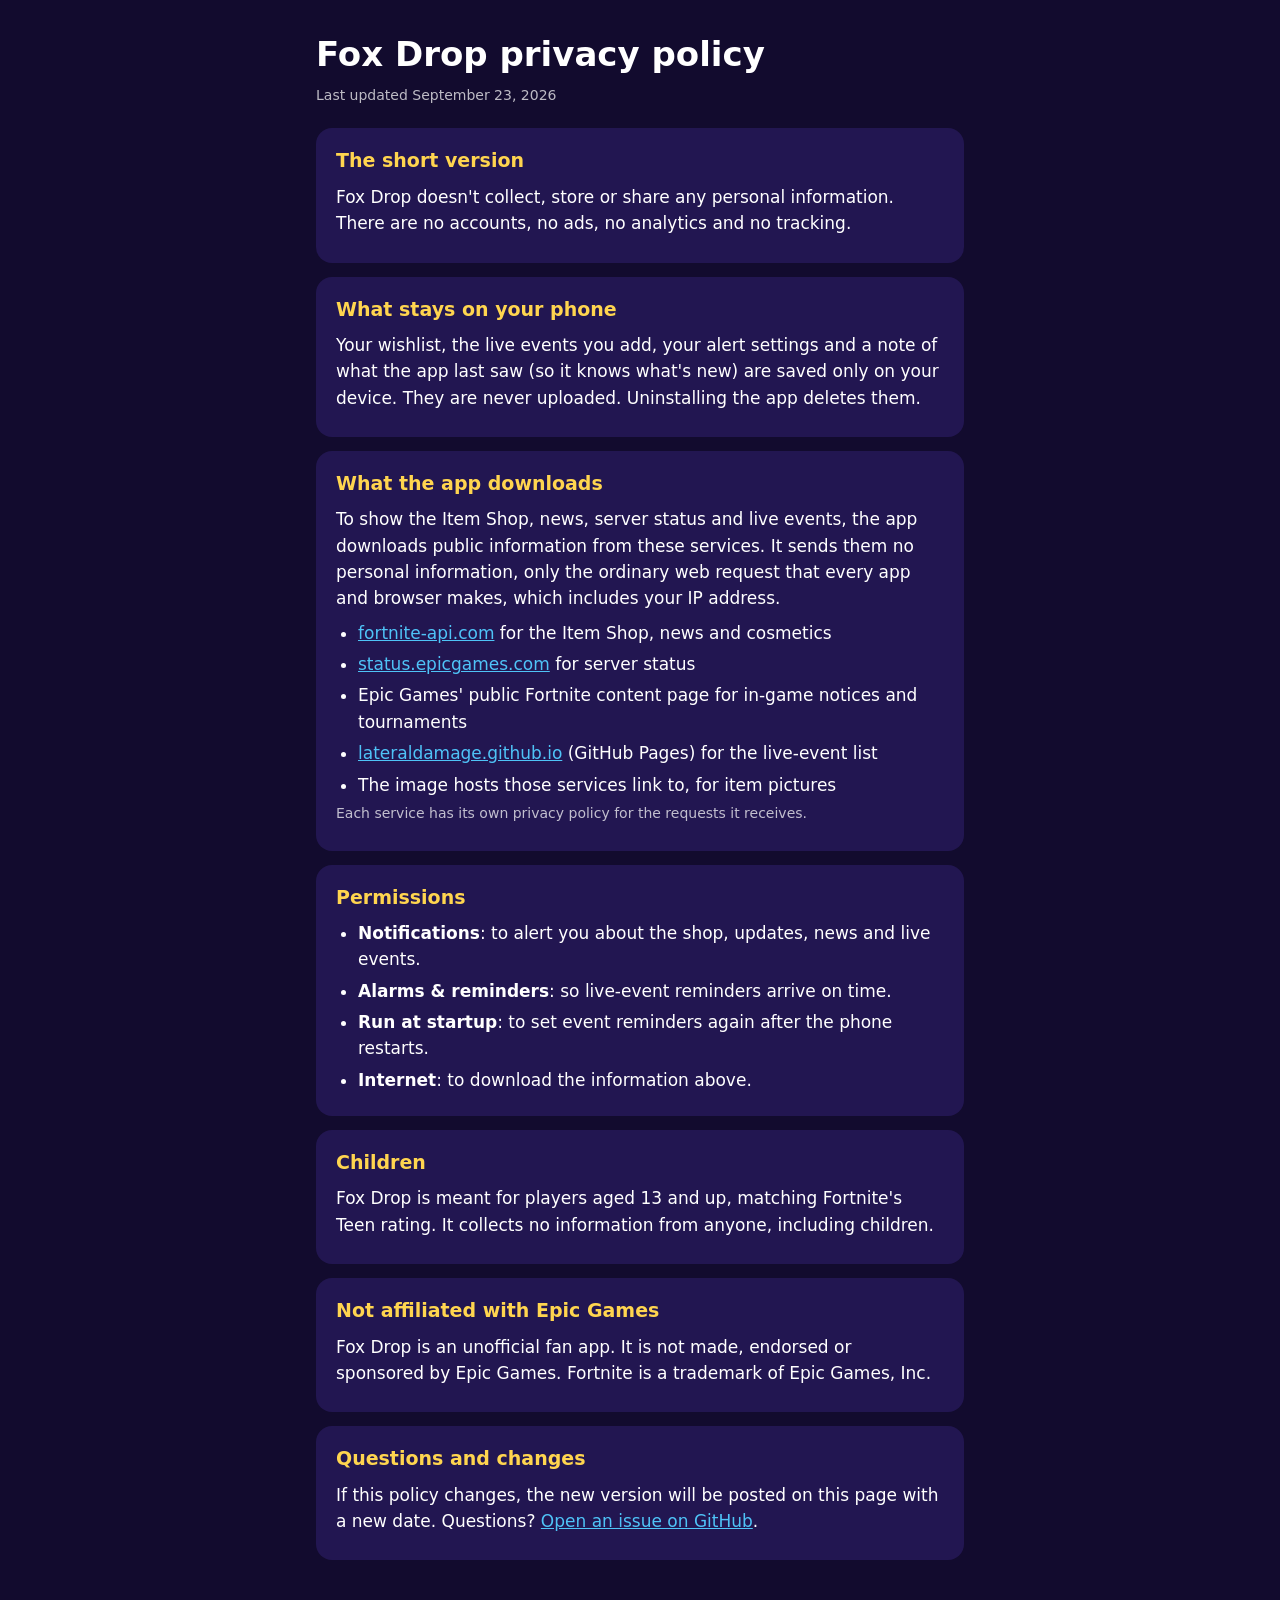
==== docs/privacy.html @ 654f9ce4 "Google Play prep: play build type, privacy policy, store listing - `gradlew bundlePlay` builds an AA" ====
<!doctype html>
<html lang="en">
<head>
<meta charset="utf-8">
<meta name="viewport" content="width=device-width, initial-scale=1">
<title>Fox Drop Privacy</title>
<meta name="description" content="Privacy policy for the Fox Drop Android app.">
<meta name="theme-color" content="#120B2E">
<link rel="icon" href="icon.svg" type="image/svg+xml">
<style>
  :root { --night:#120B2E; --panel:#221651; --fox:#F26B1D; --sky:#4FC3F7; --text:#fff; --dim:rgba(255,255,255,.72); }
  * { box-sizing: border-box; }
  body { margin:0; background:var(--night); color:var(--text);
         font: 17px/1.55 system-ui, -apple-system, "Segoe UI", Roboto, sans-serif; }
  main { max-width: 680px; margin: 0 auto; padding: 28px 16px 48px; }
  h1 { font-size: 34px; font-weight: 900; margin: 0 0 4px; }
  .date { color: var(--dim); font-size: 14px; margin: 0 0 22px; }
  .card { background:var(--panel); border-radius:16px; padding:18px 20px; margin-bottom:14px; }
  h2 { font-size: 19px; margin: 0 0 8px; color: #FFD54F; }
  p { margin: 0 0 8px; }
  ul { margin: 0; padding-left: 22px; }
  li { margin: 5px 0; }
  a { color: var(--sky); }
  .fine { color: var(--dim); font-size: 14px; }
</style>
</head>
<body>
<main>
  <h1>Fox Drop privacy policy</h1>
  <p class="date">Last updated September 23, 2026</p>

  <div class="card">
    <h2>The short version</h2>
    <p>Fox Drop doesn't collect, store or share any personal information. There are no accounts, no ads, no analytics and no tracking.</p>
  </div>

  <div class="card">
    <h2>What stays on your phone</h2>
    <p>Your wishlist, the live events you add, your alert settings and a note of what the app last saw (so it knows what's new) are saved only on your device. They are never uploaded. Uninstalling the app deletes them.</p>
  </div>

  <div class="card">
    <h2>What the app downloads</h2>
    <p>To show the Item Shop, news, server status and live events, the app downloads public information from these services. It sends them no personal information, only the ordinary web request that every app and browser makes, which includes your IP address.</p>
    <ul>
      <li><a href="https://fortnite-api.com">fortnite-api.com</a> for the Item Shop, news and cosmetics</li>
      <li><a href="https://status.epicgames.com">status.epicgames.com</a> for server status</li>
      <li>Epic Games' public Fortnite content page for in-game notices and tournaments</li>
      <li><a href="https://lateraldamage.github.io/fox-drop/">lateraldamage.github.io</a> (GitHub Pages) for the live-event list</li>
      <li>The image hosts those services link to, for item pictures</li>
    </ul>
    <p class="fine">Each service has its own privacy policy for the requests it receives.</p>
  </div>

  <div class="card">
    <h2>Permissions</h2>
    <ul>
      <li><b>Notifications</b>: to alert you about the shop, updates, news and live events.</li>
      <li><b>Alarms &amp; reminders</b>: so live-event reminders arrive on time.</li>
      <li><b>Run at startup</b>: to set event reminders again after the phone restarts.</li>
      <li><b>Internet</b>: to download the information above.</li>
    </ul>
  </div>

  <div class="card">
    <h2>Children</h2>
    <p>Fox Drop is meant for players aged 13 and up, matching Fortnite's Teen rating. It collects no information from anyone, including children.</p>
  </div>

  <div class="card">
    <h2>Not affiliated with Epic Games</h2>
    <p>Fox Drop is an unofficial fan app. It is not made, endorsed or sponsored by Epic Games. Fortnite is a trademark of Epic Games, Inc.</p>
  </div>

  <div class="card">
    <h2>Questions and changes</h2>
    <p>If this policy changes, the new version will be posted on this page with a new date. Questions? <a href="https://github.com/LateralDamage/fox-drop/issues">Open an issue on GitHub</a>.</p>
  </div>
</main>
</body>
</html>
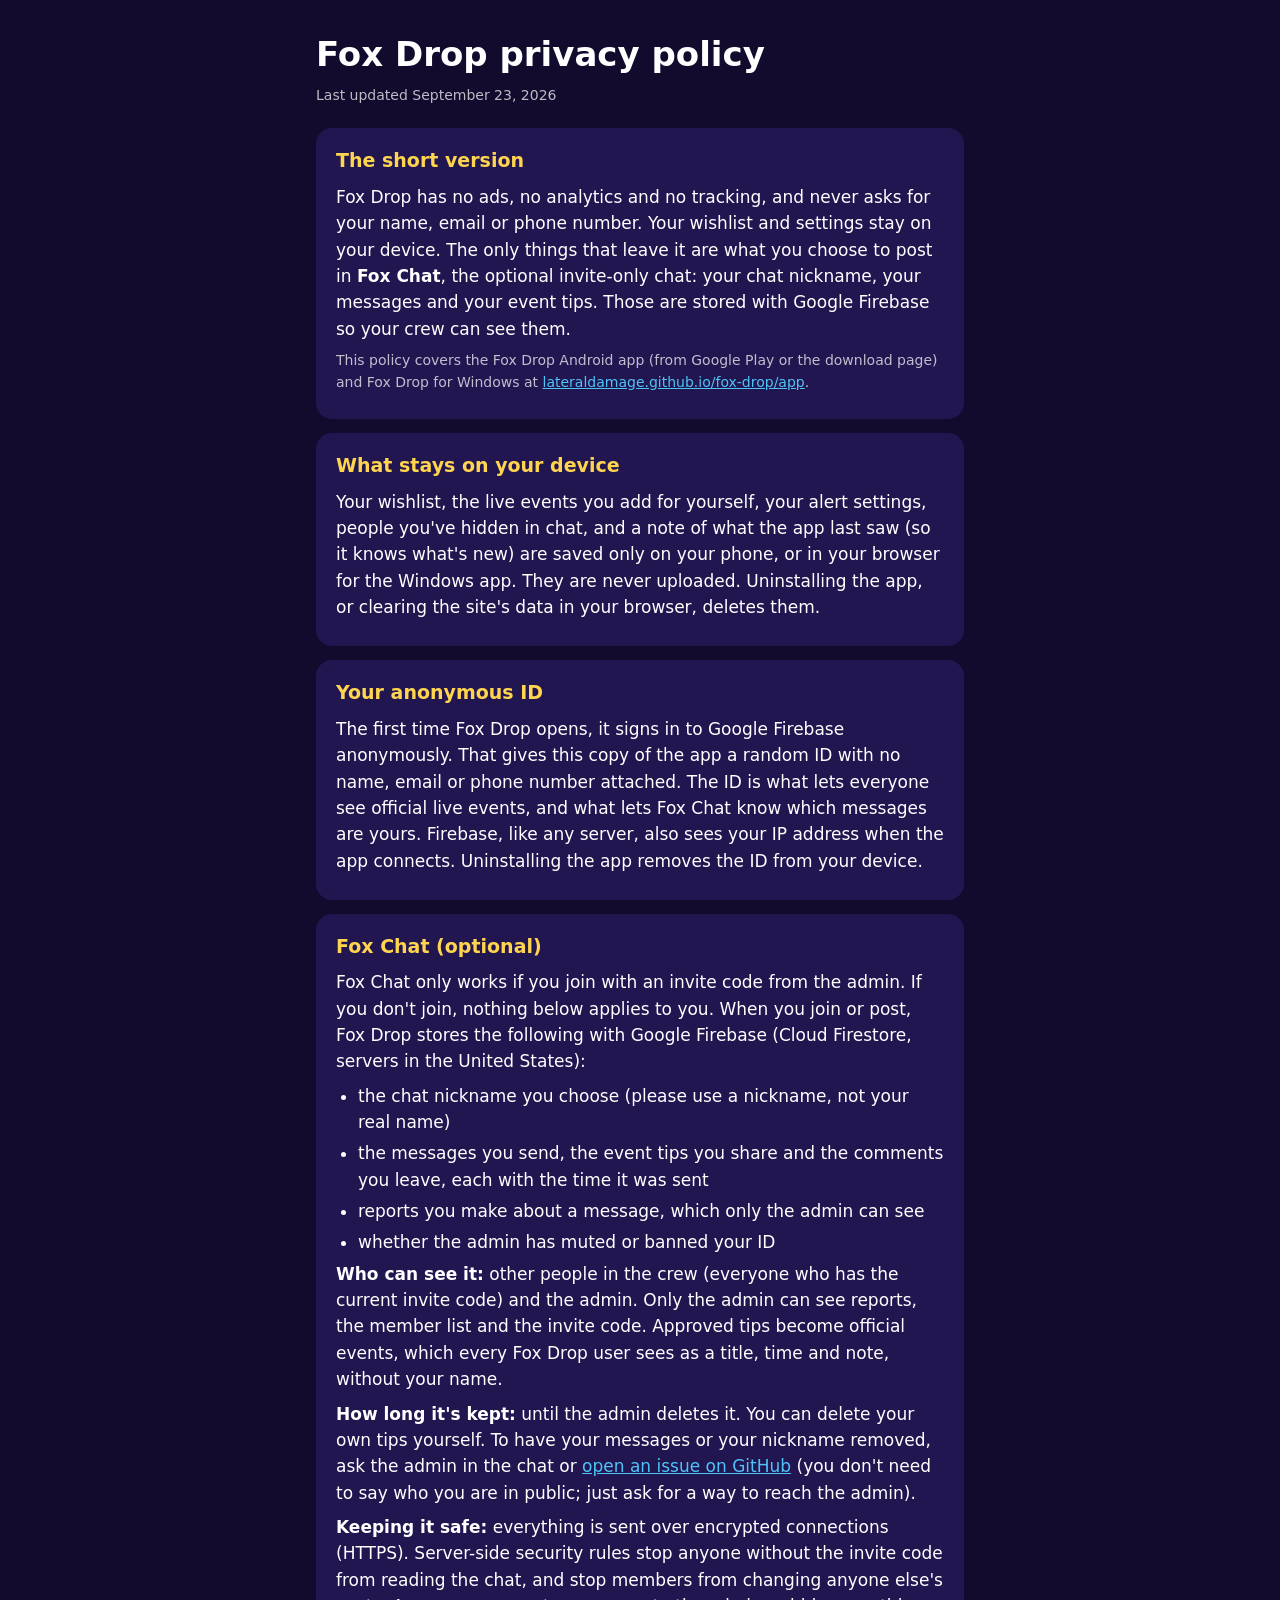
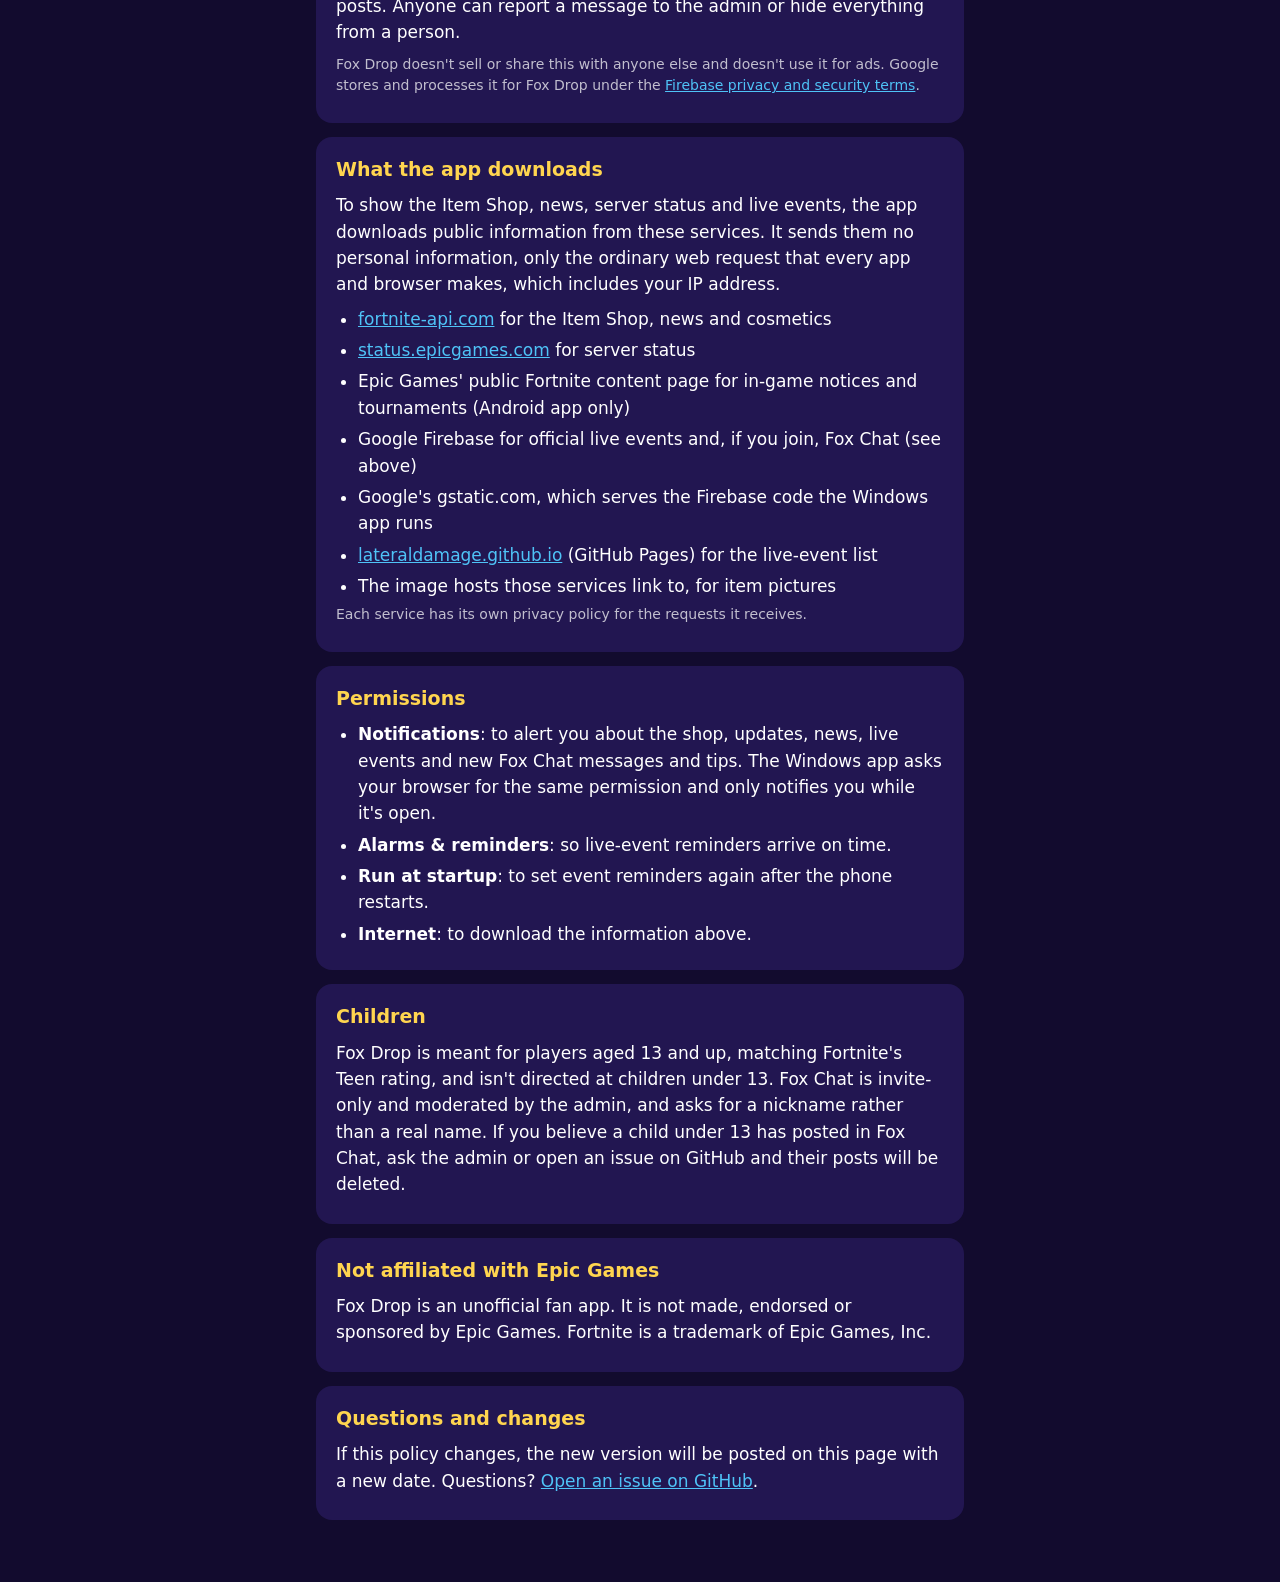
==== commit 1db5364e: "Privacy policy and Play notes: cover Fox Chat, the anonymous ID and the Windows app The policy said " ====
--- a/docs/privacy.html
+++ b/docs/privacy.html
@@ -4,7 +4,7 @@
 <meta charset="utf-8">
 <meta name="viewport" content="width=device-width, initial-scale=1">
 <title>Fox Drop Privacy</title>
-<meta name="description" content="Privacy policy for the Fox Drop Android app.">
+<meta name="description" content="Privacy policy for Fox Drop on Android and Windows, including Fox Chat.">
 <meta name="theme-color" content="#120B2E">
 <link rel="icon" href="icon.svg" type="image/svg+xml">
 <style>
@@ -31,12 +31,50 @@
 
   <div class="card">
     <h2>The short version</h2>
-    <p>Fox Drop doesn't collect, store or share any personal information. There are no accounts, no ads, no analytics and no tracking.</p>
+    <p>Fox Drop has no ads, no analytics and no tracking, and never asks for your name, email or phone number.
+      Your wishlist and settings stay on your device. The only things that leave it are what you choose to post in
+      <b>Fox Chat</b>, the optional invite-only chat: your chat nickname, your messages and your event tips.
+      Those are stored with Google Firebase so your crew can see them.</p>
+    <p class="fine">This policy covers the Fox Drop Android app (from Google Play or the download page) and
+      Fox Drop for Windows at <a href="https://lateraldamage.github.io/fox-drop/app/">lateraldamage.github.io/fox-drop/app</a>.</p>
   </div>
 
   <div class="card">
-    <h2>What stays on your phone</h2>
-    <p>Your wishlist, the live events you add, your alert settings and a note of what the app last saw (so it knows what's new) are saved only on your device. They are never uploaded. Uninstalling the app deletes them.</p>
+    <h2>What stays on your device</h2>
+    <p>Your wishlist, the live events you add for yourself, your alert settings, people you've hidden in chat, and a note
+      of what the app last saw (so it knows what's new) are saved only on your phone, or in your browser for the Windows app.
+      They are never uploaded. Uninstalling the app, or clearing the site's data in your browser, deletes them.</p>
+  </div>
+
+  <div class="card">
+    <h2>Your anonymous ID</h2>
+    <p>The first time Fox Drop opens, it signs in to Google Firebase anonymously. That gives this copy of the app a random
+      ID with no name, email or phone number attached. The ID is what lets everyone see official live events,
+      and what lets Fox Chat know which messages are yours. Firebase, like any server, also sees your IP address when
+      the app connects. Uninstalling the app removes the ID from your device.</p>
+  </div>
+
+  <div class="card">
+    <h2>Fox Chat (optional)</h2>
+    <p>Fox Chat only works if you join with an invite code from the admin. If you don't join, nothing below applies to you.
+      When you join or post, Fox Drop stores the following with Google Firebase (Cloud Firestore, servers in the United States):</p>
+    <ul>
+      <li>the chat nickname you choose (please use a nickname, not your real name)</li>
+      <li>the messages you send, the event tips you share and the comments you leave, each with the time it was sent</li>
+      <li>reports you make about a message, which only the admin can see</li>
+      <li>whether the admin has muted or banned your ID</li>
+    </ul>
+    <p><b>Who can see it:</b> other people in the crew (everyone who has the current invite code) and the admin.
+      Only the admin can see reports, the member list and the invite code. Approved tips become official events,
+      which every Fox Drop user sees as a title, time and note, without your name.</p>
+    <p><b>How long it's kept:</b> until the admin deletes it. You can delete your own tips yourself. To have your messages
+      or your nickname removed, ask the admin in the chat or <a href="https://github.com/LateralDamage/fox-drop/issues">open an issue on GitHub</a>
+      (you don't need to say who you are in public; just ask for a way to reach the admin).</p>
+    <p><b>Keeping it safe:</b> everything is sent over encrypted connections (HTTPS). Server-side security rules stop anyone
+      without the invite code from reading the chat, and stop members from changing anyone else's posts.
+      Anyone can report a message to the admin or hide everything from a person.</p>
+    <p class="fine">Fox Drop doesn't sell or share this with anyone else and doesn't use it for ads. Google stores and processes it
+      for Fox Drop under the <a href="https://firebase.google.com/support/privacy">Firebase privacy and security terms</a>.</p>
   </div>
 
   <div class="card">
@@ -45,7 +83,9 @@
     <ul>
       <li><a href="https://fortnite-api.com">fortnite-api.com</a> for the Item Shop, news and cosmetics</li>
       <li><a href="https://status.epicgames.com">status.epicgames.com</a> for server status</li>
-      <li>Epic Games' public Fortnite content page for in-game notices and tournaments</li>
+      <li>Epic Games' public Fortnite content page for in-game notices and tournaments (Android app only)</li>
+      <li>Google Firebase for official live events and, if you join, Fox Chat (see above)</li>
+      <li>Google's gstatic.com, which serves the Firebase code the Windows app runs</li>
       <li><a href="https://lateraldamage.github.io/fox-drop/">lateraldamage.github.io</a> (GitHub Pages) for the live-event list</li>
       <li>The image hosts those services link to, for item pictures</li>
     </ul>
@@ -55,7 +95,8 @@
   <div class="card">
     <h2>Permissions</h2>
     <ul>
-      <li><b>Notifications</b>: to alert you about the shop, updates, news and live events.</li>
+      <li><b>Notifications</b>: to alert you about the shop, updates, news, live events and new Fox Chat messages and tips.
+        The Windows app asks your browser for the same permission and only notifies you while it's open.</li>
       <li><b>Alarms &amp; reminders</b>: so live-event reminders arrive on time.</li>
       <li><b>Run at startup</b>: to set event reminders again after the phone restarts.</li>
       <li><b>Internet</b>: to download the information above.</li>
@@ -64,7 +105,9 @@
 
   <div class="card">
     <h2>Children</h2>
-    <p>Fox Drop is meant for players aged 13 and up, matching Fortnite's Teen rating. It collects no information from anyone, including children.</p>
+    <p>Fox Drop is meant for players aged 13 and up, matching Fortnite's Teen rating, and isn't directed at children under 13.
+      Fox Chat is invite-only and moderated by the admin, and asks for a nickname rather than a real name.
+      If you believe a child under 13 has posted in Fox Chat, ask the admin or open an issue on GitHub and their posts will be deleted.</p>
   </div>
 
   <div class="card">
